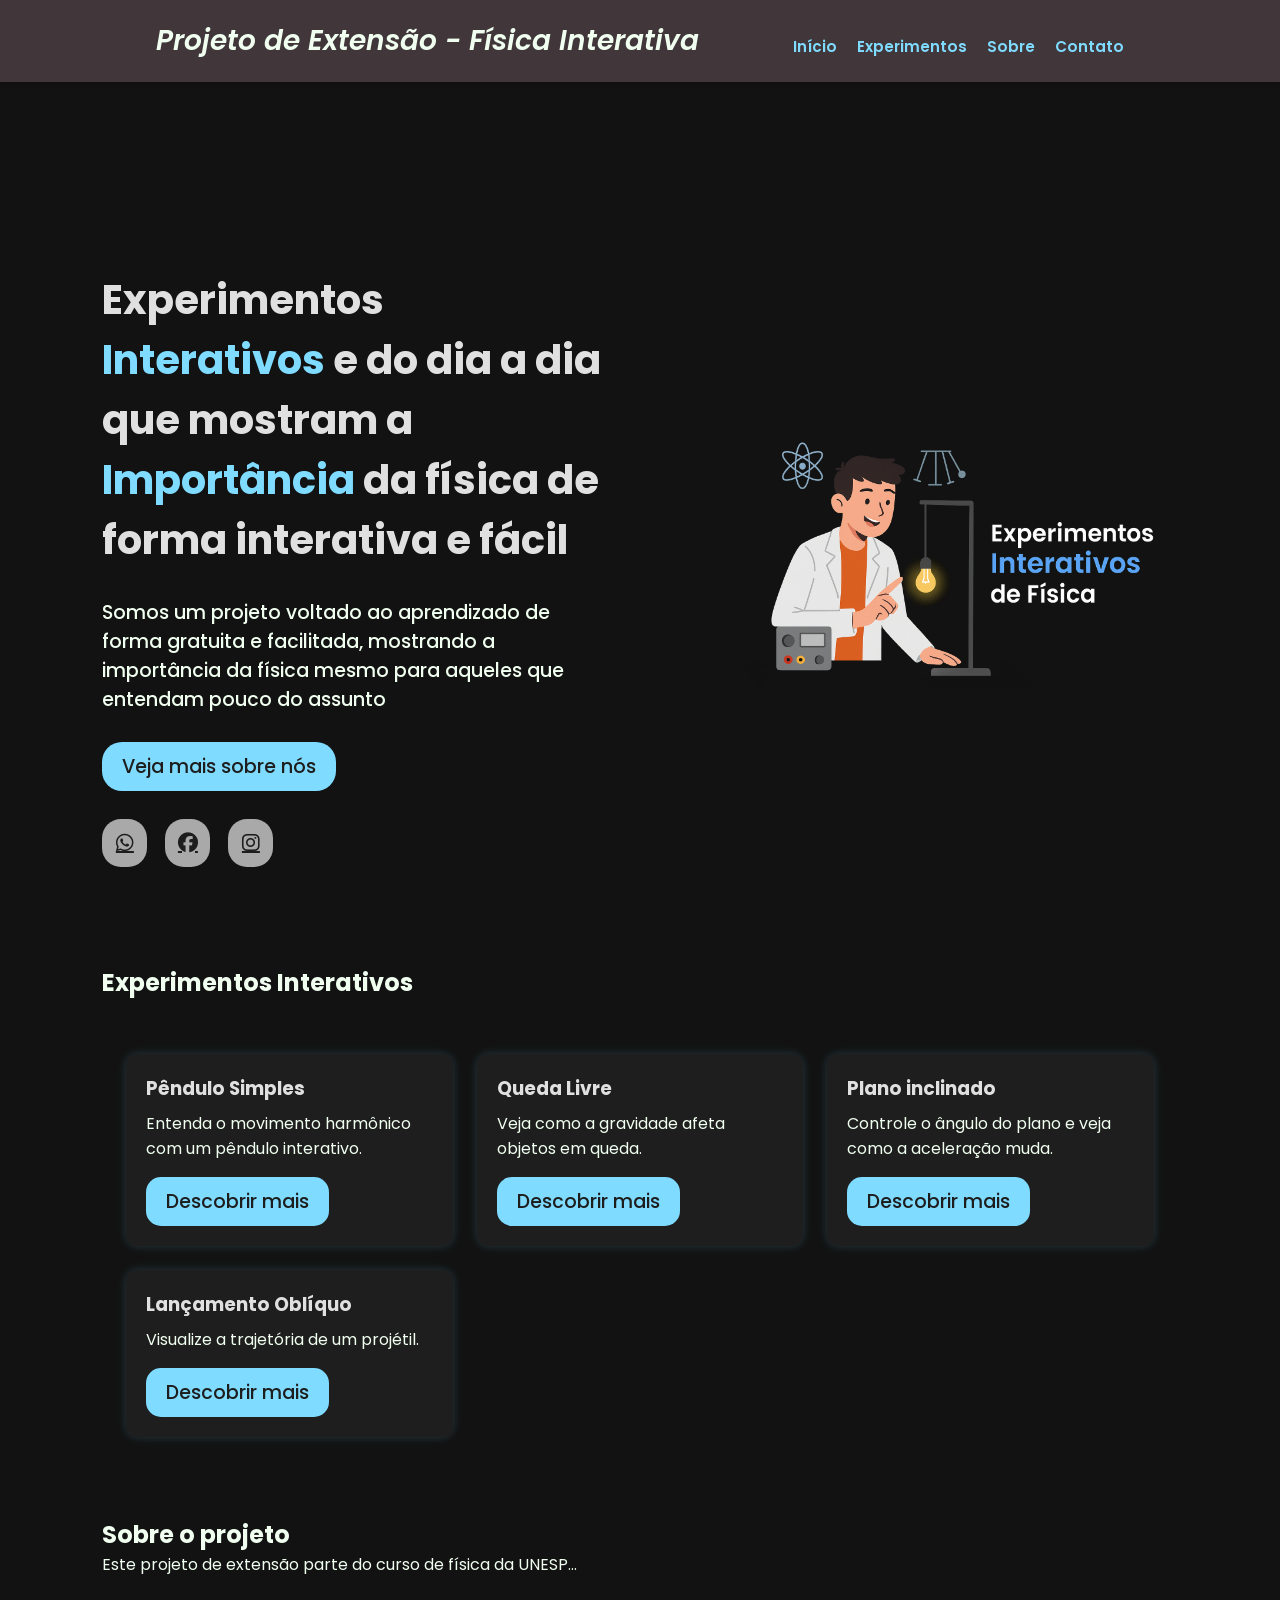
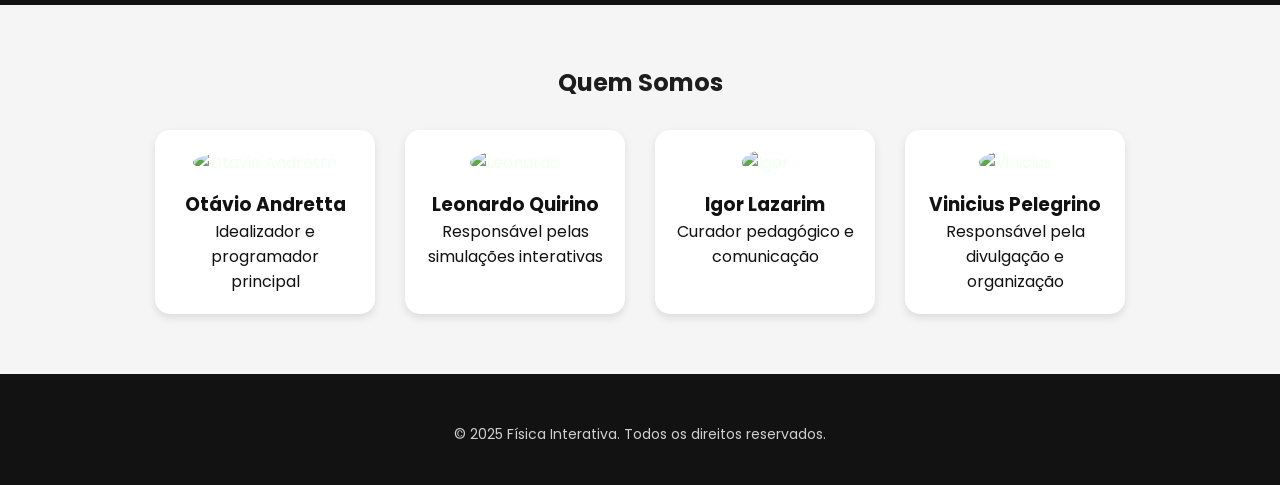
==== index.html @ 1e9baee6 "test branch" ====
<!DOCTYPE html>
<html lang="pt-br">
<head>
    <meta charset="UTF-8">
    <meta name="viewport" content="width=device-width, initial-scale=1.0">

    <!-- CSS -->
    <link href="static/src/css/index_style.css" rel="stylesheet">

    <!-- Fonts -->
    <link rel="preconnect" href="https://fonts.googleapis.com">
    <link rel="preconnect" href="https://fonts.gstatic.com" crossorigin>
    <link href="https://fonts.googleapis.com/css2?family=Oswald:wght@200..700&family=Poppins:ital,wght@0,100;0,200;0,300;0,400;0,500;0,600;0,700;0,800;0,900;1,100;1,200;1,300;1,400;1,500;1,600;1,700;1,800;1,900&display=swap" rel="stylesheet">

    <link href="https://fonts.googleapis.com/css2?family=Great+Vibes&family=Oswald:wght@200..700&family=Playfair+Display:ital,wght@0,400..900;1,400..900&family=Poppins:ital,wght@0,100;0,200;0,300;0,400;0,500;0,600;0,700;0,800;0,900;1,100;1,200;1,300;1,400;1,500;1,600;1,700;1,800;1,900&display=swap" rel="stylesheet">

    <!-- Font Awesome -->
    <link rel="stylesheet" href="https://cdnjs.cloudflare.com/ajax/libs/font-awesome/6.5.1/css/all.min.css">

    <title>Protótipo Extensão</title>
</head>
<body>

<input type="checkbox" id="menu-toggle" />
<label for="menu-toggle" class="menu-icon">
  <i class="fa-solid fa-bars icon-bars"></i>
  <i class="fa-solid fa-xmark icon-close"></i>
</label>

<nav id="sidebar">
  <ul>
    <li><a href="#home">Início</a></li>
    <li><a href="experimentos.html">Experimentos</a></li>
    <li><a href="#sobre-projeto">Sobre</a></li>
    <li><a href="#footer">Contato</a></li>
  </ul>
</nav>

<header>
    <nav id="navbar">
        <i id="nav_logo">Projeto de Extensão - Física Interativa</i>
        <ul id="nav_list">
            <li class="nav_item"><a href="#content">Início</a></li>
            <li class="nav_item"><a href="experimentos.html">Experimentos</a></li>
            <li class="nav_item"><a href="#sobre-projeto">Sobre</a></li>
            <li class="nav_item"><a href="#footer">Contato</a></li>
        </ul>
    </nav>
</header>

<main id="content">
<section id="home">
    <div id="cta">
        <h1 class="title">
            Experimentos <span>Interativos</span> e do dia a dia que mostram a
            <span>Importância</span> da física de forma interativa e fácil
        </h1>

        <p class="description">
            Somos um projeto voltado ao aprendizado de forma gratuita e facilitada,
            mostrando a importância da física mesmo para aqueles que entendam pouco do assunto
        </p>

        <div id="cta_btns">
            <a href="#" class="btn-default">Veja mais sobre nós</a>
        </div>

        <div class="social-media-buttons">
            <a href="#"><i class="fa-brands fa-whatsapp"></i></a>
            <a href="#"><i class="fa-brands fa-facebook"></i></a>
            <a href="#"><i class="fa-brands fa-instagram"></i></a>
        </div>
    </div>

    <div id="banner">
        <!-- ⚠️ caminho relativo corrigido -->
        <img src="static/src/imgs/banner.png" alt="projeto-arte">
    </div>
</section>

<section id="experimentos">
    <h2>Experimentos Interativos</h2>

    <div class="experimentos-grid">
        <div class="experimento-card">
            <h3>Pêndulo Simples</h3>
            <p>Entenda o movimento harmônico com um pêndulo interativo.</p>
            <a href="experimentos.html" class="btn-default">Descobrir mais</a>
        </div>

        <div class="experimento-card">
            <h3>Queda Livre</h3>
            <p>Veja como a gravidade afeta objetos em queda.</p>
            <a href="experimentos.html" class="btn-default">Descobrir mais</a>
        </div>

        <div class="experimento-card">
            <h3>Plano inclinado</h3>
            <p>Controle o ângulo do plano e veja como a aceleração muda.</p>
            <a href="experimentos.html" class="btn-default">Descobrir mais</a>
        </div>

        <div class="experimento-card">
            <h3>Lançamento Oblíquo</h3>
            <p>Visualize a trajetória de um projétil.</p>
            <a href="experimentos.html" class="btn-default">Descobrir mais</a>
        </div>
    </div>
</section>

<section id="sobre-projeto">
    <h2>Sobre o projeto</h2>
    <p>
        Este projeto de extensão parte do curso de física da UNESP...
    </p>
</section>

<section id="equipe">
    <h2>Quem Somos</h2>

    <div class="equipe-grid">
        <div class="membro">
            <img src="static/imgs/otavio.jpg" alt="Otávio Andretta">
            <h3>Otávio Andretta</h3>
            <p>Idealizador e programador principal</p>
        </div>

        <div class="membro">
            <img src="static/imgs/membro2.jpg" alt="Leonardo">
            <h3>Leonardo Quirino</h3>
            <p>Responsável pelas simulações interativas</p>
        </div>

        <div class="membro">
            <img src="static/imgs/membro3.jpg" alt="Igor">
            <h3>Igor Lazarim</h3>
            <p>Curador pedagógico e comunicação</p>
        </div>

        <div class="membro">
            <img src="static/imgs/membro4.jpg" alt="Vinicius">
            <h3>Vinicius Pelegrino</h3>
            <p>Responsável pela divulgação e organização</p>
        </div>
    </div>
</section>

<footer class="site-footer" id="footer">
    <p class="footer-copy">
        &copy; 2025 Física Interativa. Todos os direitos reservados.
    </p>
</footer>

<script>
const links = document.querySelectorAll("#sidebar a");
const menuToggle = document.getElementById("menu-toggle");

links.forEach(link => {
  link.addEventListener("click", () => {
    menuToggle.checked = false;
  });
});
</script>

</body>
</html>
---- static/src/css/index_style.css ----
/* CSS AJUSTADO E OTIMIZADO */

/* ===== RESET GLOBAL ===== */
* {
    font-family: Poppins, sans-serif;
    margin: 0;
    padding: 0;
    box-sizing: border-box;
}

html, body {
    margin: 0;
    padding: 0;
    overflow-x: hidden;
    max-width: 100%;
    background-color: #121212;
    color: #f0fff0;
}


section {
    padding: 28px 8%;
}

section#intro-experimentos {
    padding-top: 120px;
}

/* ===== HEADER E NAVBAR ===== */
header {
    width: 100%;
    padding: 20px 8%;
    position: fixed;
    top: 0;
    z-index: 1000;
    background-color: rgba(255, 203, 219, 0.2);
    box-shadow: 0 2px 5px rgba(0, 0, 0, 0.2);
}

#navbar {
    position: relative;
    display: flex;
    align-items: center;
    justify-content: flex-start;
    width: 100%;
}

#nav_logo {
    margin-right: auto;
    font-size: clamp(20px, 5vw, 28px);
    font-weight: 600;
    white-space: nowrap;
    text-align: left;
}

#nav_list {
    position: absolute;
    left: 50%;
    transform: translateX(-50%);
    display: flex;
    list-style: none;
    gap: 48px;
}

.nav_item a {
    text-decoration: none;
    font-weight: 600;
    color: #7FDBFF;
}

.nav_item.active a {
    color: thistle;
    border-bottom: 3px solid black;
}

.nav_item a:hover {
    color: crimson;
    transition: 0.3s all;
}

.nav_item.active a:hover {
    color: blueviolet;
}

/* ===== MENU HAMBURGUER ===== */
#menu-toggle {
    display: none;
}

#menu-toggle:checked ~ #sidebar {
    left: 0;
}

.menu-icon {
    display: none;
    flex-direction: column;
    justify-content: center;
    align-items: center;
    position: fixed;
    top: 20px;
    left: 20px;
    z-index: 1100;
    width: 35px;
    height: 35px;
    cursor: pointer;
    font-size: 1.8rem;
    color: white;
}

.menu-icon i {
    transition: opacity 0.3s ease;
    position: absolute;
}

.icon-close {
    opacity: 0;
}

#menu-toggle:checked + .menu-icon .icon-bars {
    opacity: 0;
}

#menu-toggle:checked + .menu-icon .icon-close {
    opacity: 1;
}

#sidebar {
    display: none;
    position: fixed;
    top: 0;
    left: -250px;
    height: 100%;
    width: 250px;
    background-color: #121212;
    box-shadow: 2px 0 5px rgba(0, 0, 0, 0.2);
    padding: 60px 20px;
    z-index: 1000;
    transition: left 0.3s ease;
}

#sidebar ul {
    list-style: none;
    padding: 0;
    display: flex;
    flex-direction: column;
    gap: 20px;
}

#sidebar ul li a {
    text-decoration: none;
    color: #7FDBFF;
    font-size: 1.2rem;
    font-weight: 600;
}

/* ===== HOME E CTA ===== */
#home {
    display: flex;
    align-items: center;
    justify-content: space-between;
    min-height: calc(100vh - 91px);
    padding-top: 100px;
    gap: 32px;
    flex-wrap: wrap;
}

#cta {
    width: 100%;
    max-width: 500px;
    display: flex;
    flex-direction: column;
    gap: 28px;
    align-items: flex-start;
}

#cta .title {
    font-size: 2.5rem;
    color: #e0e0e0;
}

#cta .title span {
    color: #7FDBFF;
}

#cta .description {
    font-size: 1.2rem;
    font-weight: 500;
}

#cta_btns {
    display: flex;
    gap: 24px;
    flex-wrap: wrap;
}

#cta_btns a {
    text-decoration: none;
    color: #1d1d1d;
    border-radius: 20px;
}

#banner {
    width: 42%;
    display: flex;
    align-items: center;
    justify-content: flex-end;
}

#banner img {
    max-width: 100%;
    height: auto;
    transition: transform 0.3s ease;
}

#banner img:hover {
    transform: scale(1.2);
}

.social-media-buttons {
    display: flex;
    gap: 18px;
}

.social-media-buttons a {
    display: flex;
    align-items: center;
    justify-content: center;
    width: 45px;
    height: 48px;
    font-size: 1.25rem;
    border-radius: 19px;
    color: #1d1d1d;
    background-color: darkgray;
    transition: background 0.3s ease;
}

.social-media-buttons a:hover {
    background-color: pink;
}

.btn-default {
    font-size: 1.2rem;
    font-weight: 500;
    padding: 10px 20px;
    color: darkgrey;
    background-color: #7FDBFF;
    border-radius: 15px;
    transition: background 0.3s ease, transform 0.3s ease;
    text-decoration: none;
}

.btn-default:hover {
    background-color: #2ECC40;
    transform: scale(1.1);
}

/* ===== EXPERIMENTOS ===== */
.experimentos-grid {
    display: grid;
    grid-template-columns: repeat(auto-fit, minmax(250px, 1fr));
    gap: 24px;
    margin: 5% 24px 24px;
}

.experimento-card {
    background-color: #1e1e1e;
    padding: 20px;
    border-radius: 12px;
    box-shadow: 0 0 10px rgba(127, 219, 255, 0.2);
    transition: transform 0.3s ease;
    display: flex;
    flex-direction: column;
    justify-content: space-between;
}

.experimento-card h3 {
    margin-bottom: 8px;
    color: #e0e0e0;
}

.experimento-card p {
    margin-bottom: 16px;
}

.experimento-card .btn-default {
    align-self: flex-start;
    width: auto;
    color: #1d1d1d;
}

.experimento-card:hover {
    transform: scale(1.1);
}

/* ===== EQUIPE ===== */
#equipe {
    text-align: center;
    background-color: #f5f5f5;
    padding: 60px 20px;
}

#equipe h2 {
    color: #1d1d1d;
}

.subdescricao {
    font-size: 1.1em;
    color: #555;
    margin-bottom: 30px;
}

.equipe-grid {
    display: flex;
    flex-wrap: wrap;
    justify-content: center;
    gap: 30px;
    margin-top: 30px;
}

.membro {
    background: white;
    border-radius: 15px;
    box-shadow: 0 4px 8px rgba(0, 0, 0, 0.1);
    padding: 20px;
    max-width: 220px;
    text-align: center;
    transition: transform 0.3s;
}

.membro:hover {
    transform: translateY(-5px);
}

.membro h3, .membro p {
    color: #121212;
}

.membro img {
    width: 100%;
    height: 100%;
    border-radius: 50%;
    object-fit: cover;
    margin-bottom: 15px;
    transition: transform 0.3s ease;
}

.membro img:hover {
    transform: scale(1.1);
}

/* ===== SEÇÃO IA ===== */
#ia {
    background-color: #fff6e9;
    padding: 60px 20px;
    text-align: center;
}

#ia h2 {
    font-size: 2em;
    color: #333;
    margin-bottom: 30px;
}

.ia-box {
    background: #fff;
    border-left: 6px solid #ff914d;
    box-shadow: 0 3px 8px rgba(0, 0, 0, 0.1);
    padding: 20px;
    margin: 20px auto;
    max-width: 700px;
    text-align: left;
    border-radius: 8px;
}

.ia-box p {
    color: #121212;
}

.ia-resposta {
    border-left-color: #5cb85c;
    background: #f0fff0;
}

.ia-descricao-final {
    font-size: 1.1em;
    color: #444;
    margin-top: 30px;
}

#sobre-projeto p span {
    color: #7FDBFF;
}

/* ===== FOOTER ===== */
.site-footer {
    background-color: #121212;
    color: white;
    padding: 40px 20px;
    text-align: center;
}

.footer-columns {
    display: flex;
    justify-content: center;
    flex-wrap: wrap;
    gap: 40px;
    margin-bottom: 20px;
}

.footer-column h4 {
    font-size: 20px;
    margin-bottom: 10px;
}

.footer-column a {
    font-size: 20px;
    color: #7FDBFF;
    margin: 0 8px;
    transition: color 0.3s ease;
}

.footer-column a:hover {
    color: #FDF1F4;
}

.footer-copy {
    font-size: 14px;
    opacity: 0.8;
    margin-top: 10px;
}

/* ===== MEDIA QUERIES ===== */
@media (max-width: 1200px) {
    .menu-icon {
        display: flex;
    }
    #sidebar {
        display: block;
    }
    #nav_list {
        display: none;
    }
}

@media (min-width: 601px) and (max-width: 1200px) {
    #nav_list {
        display: none;
    }
    #navbar {
        flex-direction: row;
        justify-content: space-between;
        align-items: center;
        padding: 0 16px;
        height: auto;
    }
    #nav_logo {
        font-size: 1.1rem;
    }
    header {
        padding: 16px;
        position: static;
        box-shadow: none;
    }
    #banner {
        display: none !important;
    }
}

@media (min-width: 1200px) and (max-width: 1670px) {
    #navbar {
        display: flex;
        justify-content: space-between;
        align-items: center;
        padding: 0 5%;
        gap: 10px;
    }
    #nav_logo {
        margin: 0;
        font-size: clamp(20px, 4vw, 28px);
        white-space: nowrap;
    }
    #nav_list {
        position: relative;
        left: auto;
        transform: none;
        display: flex;
        gap: 20px;
        font-size: 0.95rem;
        justify-content: center;
        margin-top: 10px;
    }
    #content {
        margin-top: 10%;
    }
}

@media (max-width: 600px) {
    #nav_list {
        display: none;
    }
    #navbar {
        flex-direction: row;
        justify-content: space-between;
        align-items: center;
        padding: 0 16px;
    }
    #nav_logo {
        font-size: 0.95rem
    }
    header {
    padding: 15px 15%;
    position: fixed; /* ✅ Corrige sobreposição e mantém o menu visível */
    width: 100%;
    top: 0;
    z-index: 1000;
    background-color: rgba(255, 203, 219, 0.2);
}   
    #home {
        flex-direction: column;
        padding-top: 100px;
        text-align: center;
    }
    #cta {
        align-items: center;
    }
    #banner {
        display: none !important;
    }
    
    #home {
        flex-direction: column;
        padding-top: 80px;
    }

    section#intro-experimentos {
        padding-top: 160px; /* Aumente o espaço aqui */
    }

    #banner {
        display: none;
    }
}
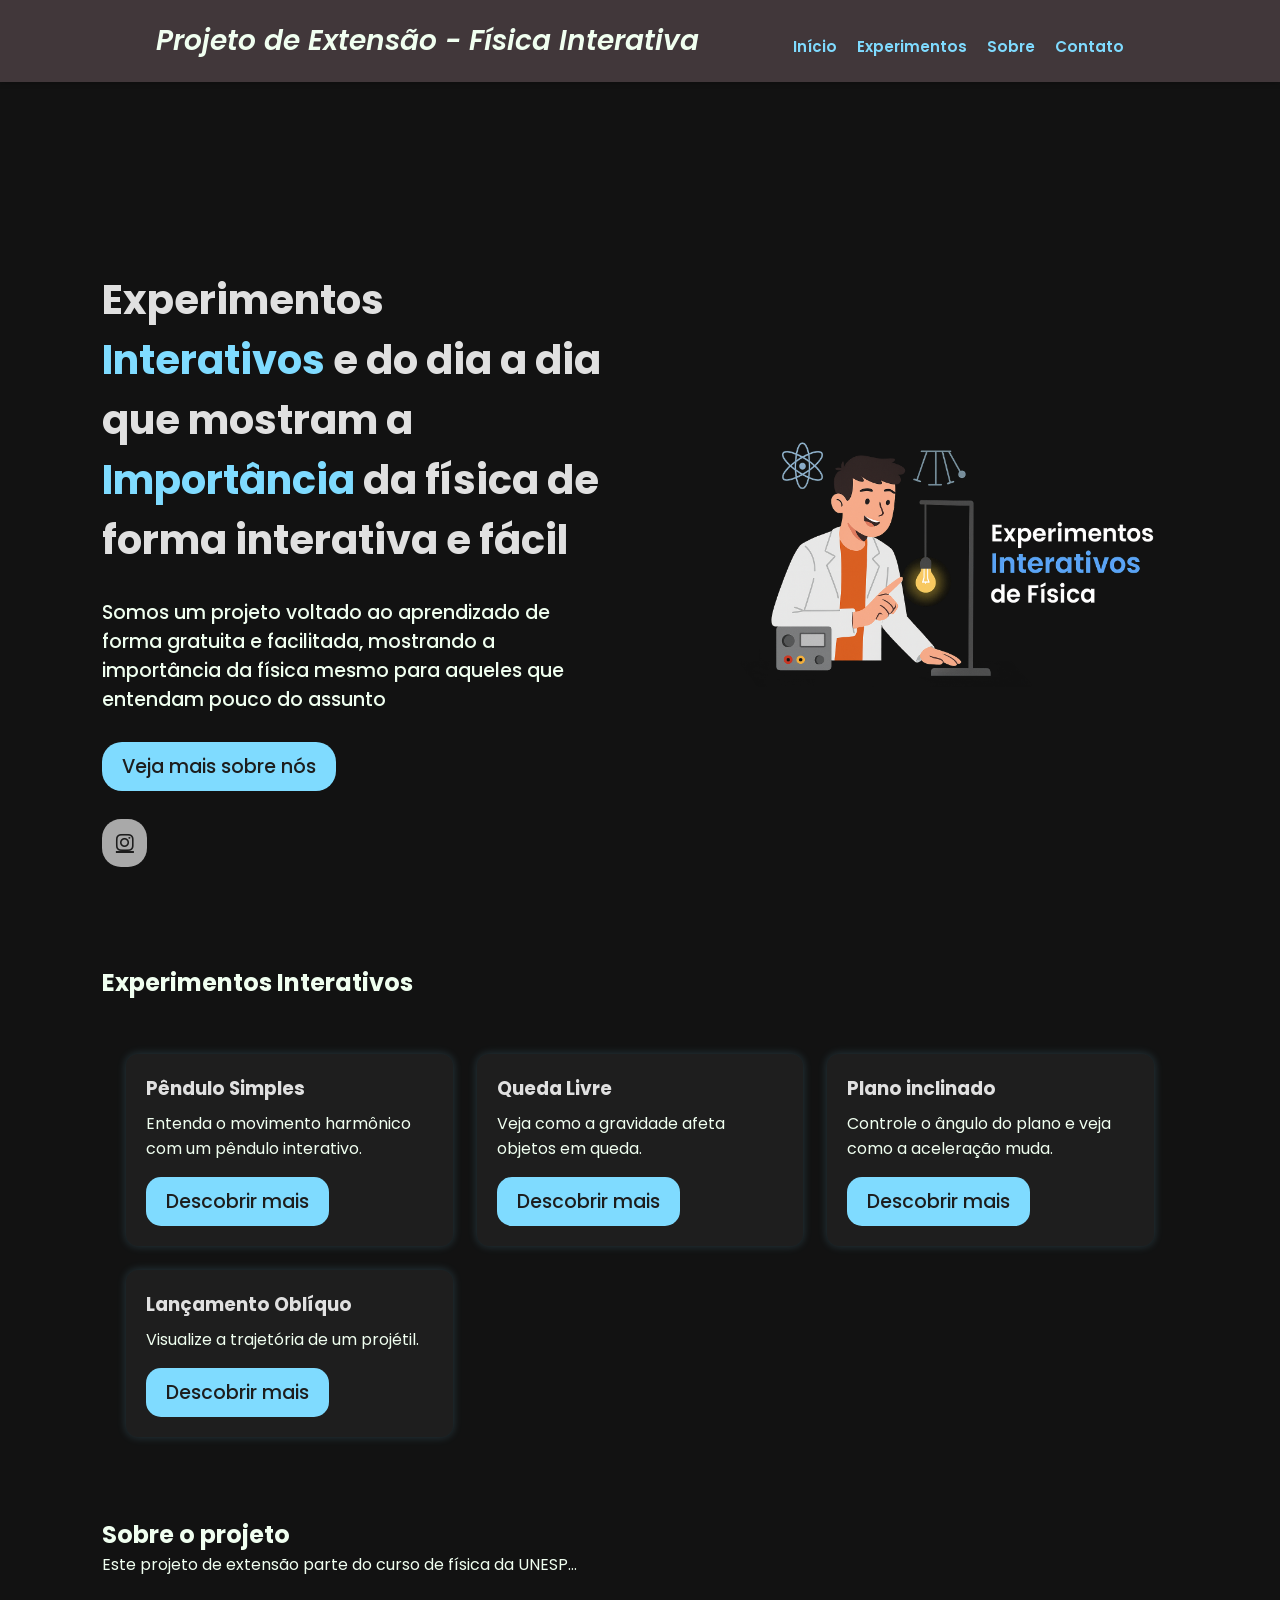
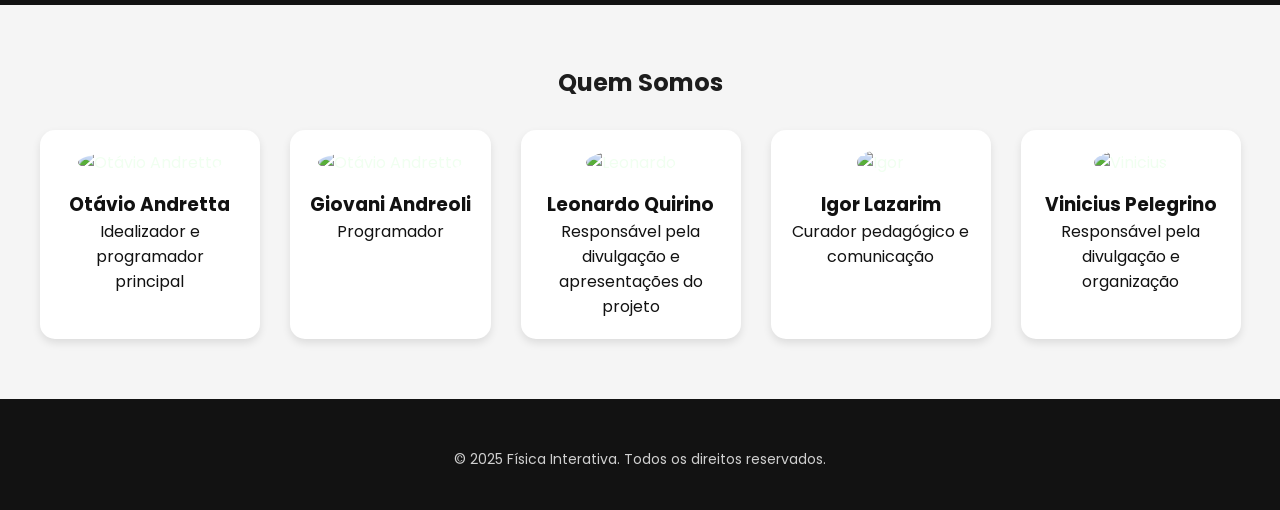
==== commit 58d6496a: "responsividades - novos participantes - funcoes corretas" ====
--- a/index.html
+++ b/index.html
@@ -66,14 +66,13 @@
         </div>
 
         <div class="social-media-buttons">
-            <a href="#"><i class="fa-brands fa-whatsapp"></i></a>
-            <a href="#"><i class="fa-brands fa-facebook"></i></a>
-            <a href="#"><i class="fa-brands fa-instagram"></i></a>
+            <!-- <a href="#"><i class="fa-brands fa-whatsapp"></i></a> -->
+            <!-- <a href="#"><i class="fa-brands fa-facebook"></i></a> -->
+            <a href="https://www.instagram.com/eifunesp/"><i class="fa-brands fa-instagram"></i></a>
         </div>
     </div>
 
     <div id="banner">
-        <!-- ⚠️ caminho relativo corrigido -->
         <img src="static/src/imgs/banner.png" alt="projeto-arte">
     </div>
 </section>
@@ -124,11 +123,16 @@
             <h3>Otávio Andretta</h3>
             <p>Idealizador e programador principal</p>
         </div>
+        <div class="membro">
+            <img src="static/imgs/otavio.jpg" alt="Otávio Andretta">
+            <h3>Giovani Andreoli</h3>
+            <p>Programador</p>
+        </div>
 
         <div class="membro">
             <img src="static/imgs/membro2.jpg" alt="Leonardo">
             <h3>Leonardo Quirino</h3>
-            <p>Responsável pelas simulações interativas</p>
+            <p>Responsável pela divulgação e apresentações do projeto</p>
         </div>
 
         <div class="membro">
